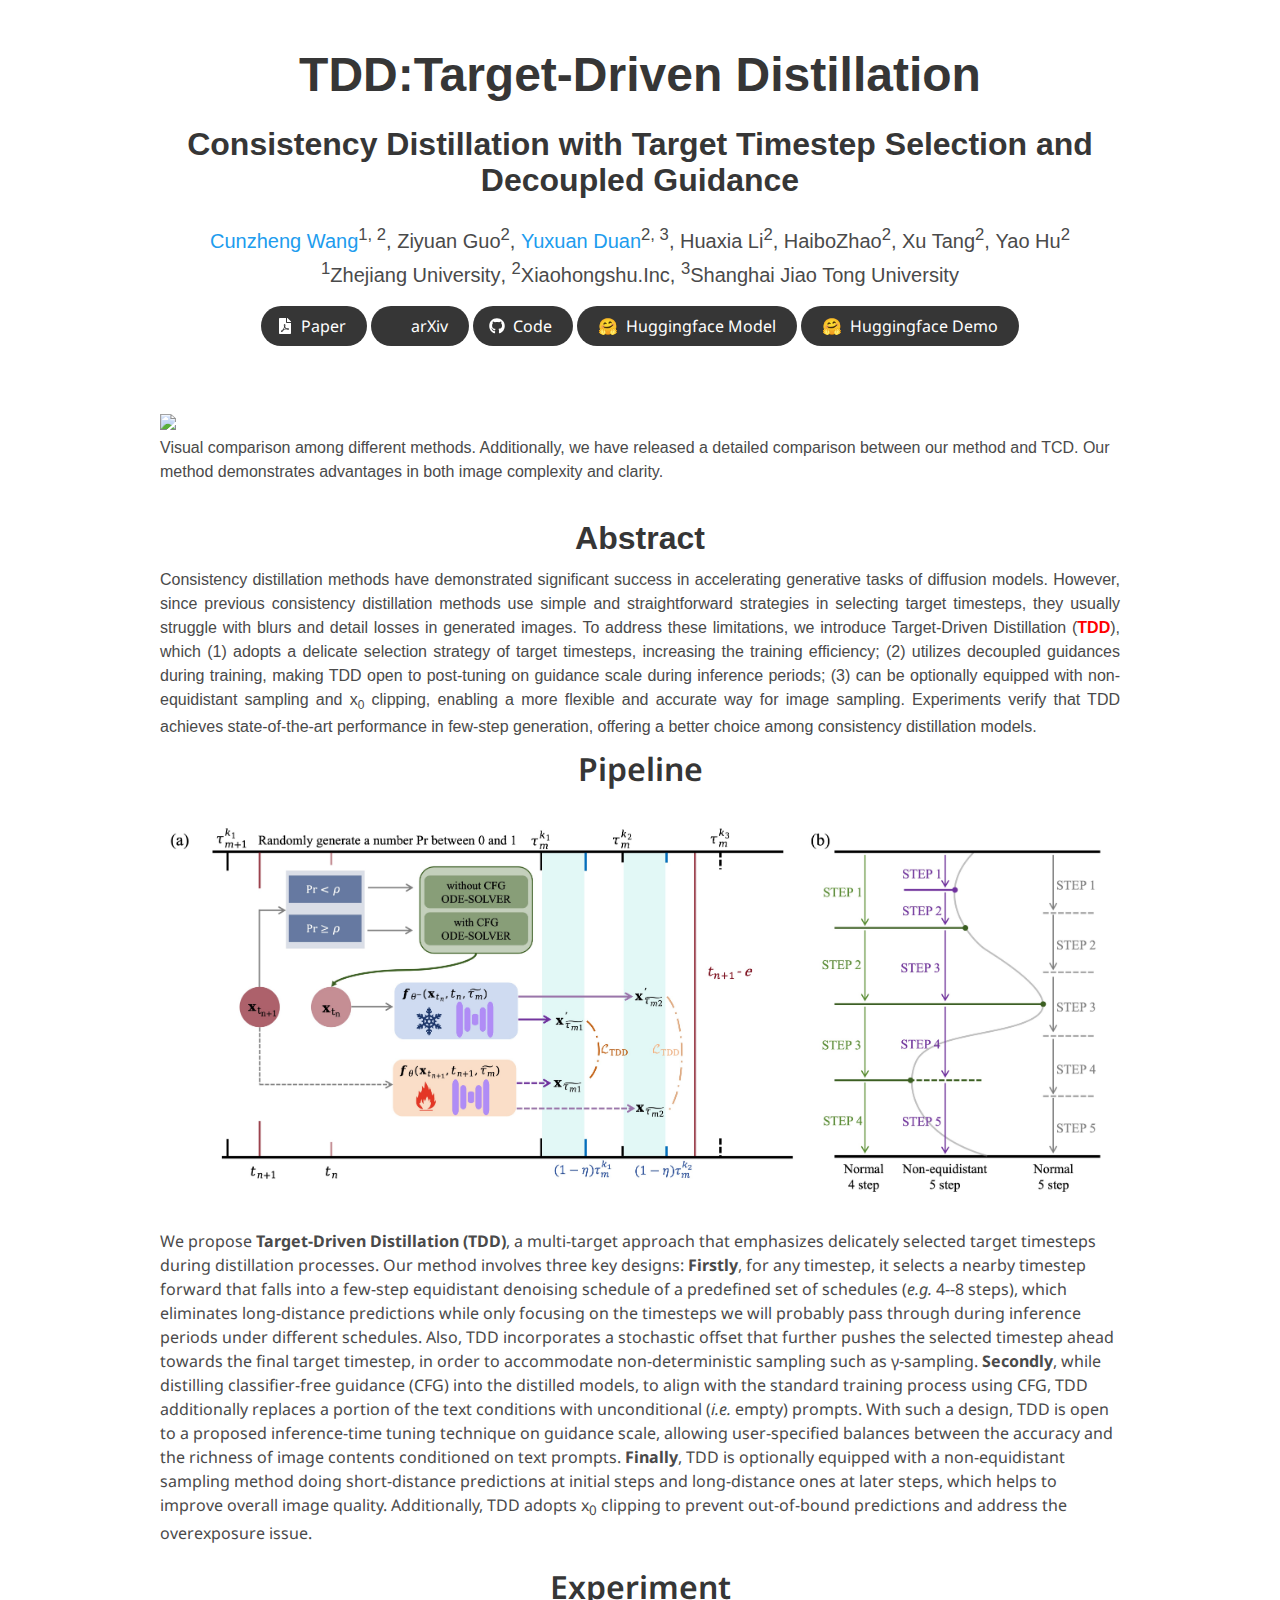
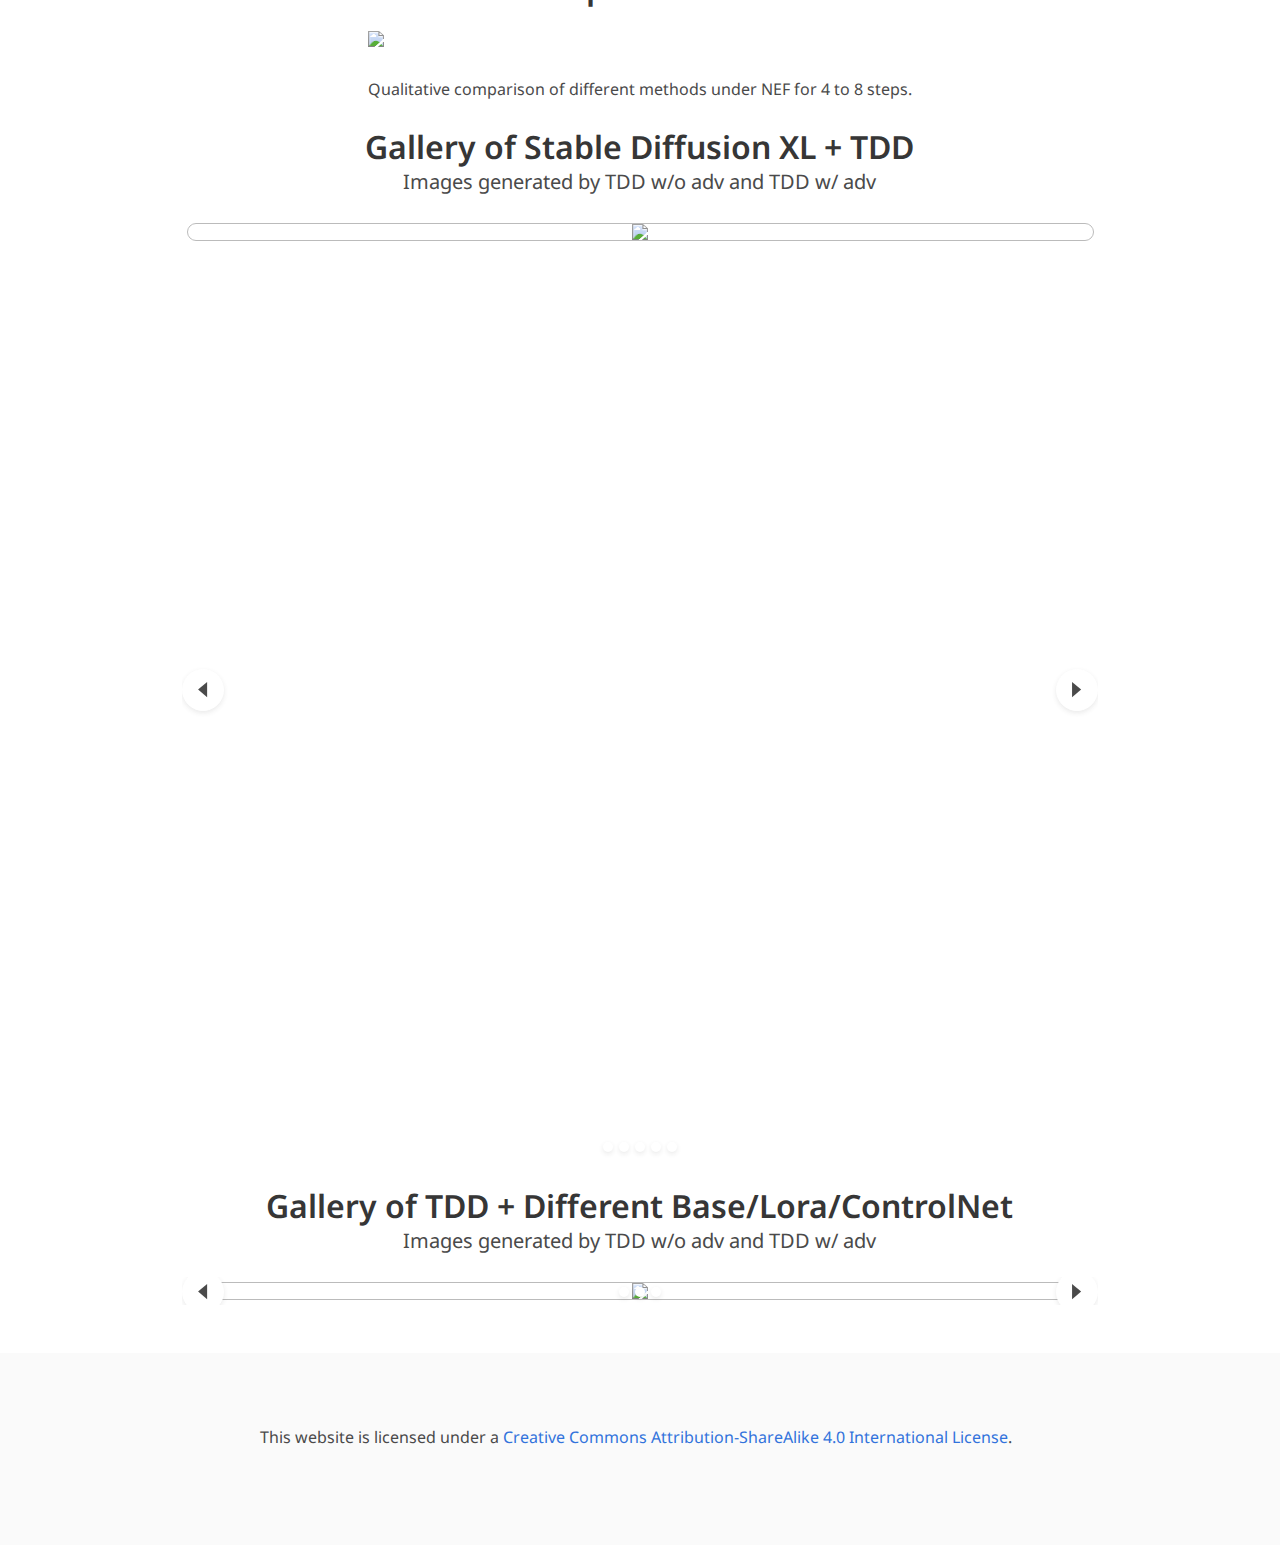
==== TDD/index.html @ 3f7c75b5 "Update index.html" ====
<!DOCTYPE html>
<html>
<head>
  <meta charset="utf-8">
  <meta name="description"
        content="Target-Driven Distillation">
  <meta name="keywords" content="Diffusion Model, Consistency Models">
  <meta name="viewport" content="width=device-width, initial-scale=1">
  <title>Target-Driven Distillation</title>

  <!-- Global site tag (gtag.js) - Google Analytics -->
  <script async src="https://www.googletagmanager.com/gtag/js?id=G-PYVRSFMDRL"></script>
  <!-- <script async src="https://www.googletagmanager.com/gtag/js?id=G-Y5ZVQZ7NHC"></script> -->
  <script>
    window.dataLayer = window.dataLayer || [];

    function gtag() {
      dataLayer.push(arguments);
    }

    gtag('js', new Date());

    gtag('config', 'G-PYVRSFMDRL');
  </script>

  <link href="https://fonts.googleapis.com/css?family=Google+Sans|Noto+Sans|Castoro"
        rel="stylesheet">

  <link rel="stylesheet" href="static/css/bulma.min.css">
  <link rel="stylesheet" href="static/css/bulma-carousel.min.css">
  <link rel="stylesheet" href="static/css/bulma-slider.min.css">
  <link rel="stylesheet" href="static/css/fontawesome.all.min.css">
  <link rel="stylesheet"
        href="https://cdn.jsdelivr.net/gh/jpswalsh/academicons@1/css/academicons.min.css">
  <link rel="stylesheet" href="static/css/index.css">
  <!-- <link rel="icon" href="./static/images/favicon.svg"> -->


  <script src="https://ajax.googleapis.com/ajax/libs/jquery/3.5.1/jquery.min.js"></script>
  <script defer src="static/js_slide/fontawesome.all.min.js"></script>
  <script src="static/js_slide/bulma-carousel.min.js"></script>
  <script src="static/js_slide/bulma-slider.min.js"></script>
  <script src="static/js_slide/index.js"></script>


  <script src="https://ajax.googleapis.com/ajax/libs/jquery/3.5.1/jquery.min.js"></script>
  <script defer src="static/js/fontawesome.all.min.js"></script>
  <script src="static/js/bulma-carousel.min.js"></script>
  <script src="static/js/bulma-slider.min.js"></script>
  <script src="static/js/index.js"></script>

  <!-- Vendor Stylesheets -->
  <!--=================js==========================-->
  <link rel="stylesheet" href="static/css/tab_gallery.css">
  <link rel="stylesheet" href="static/css/juxtapose.css">
  <link rel="stylesheet" href="static/css/image_card_fader.css">
  <link rel="stylesheet" href="static/css/image_card_slider.css">
</head>
<body>




<section class="hero">
  <div class="hero-body">
    <div class="container is-max-desktop">
      <div class="columns is-centered">
        <div class="column has-text-centered">
          <!-- <h1 class="title is-1 publication-title"><span style="color:#5e5ed2; font-weight: bold; font-style: italic"><strong>PCM</strong></span> : Phased Consistency Model</h1> -->
          <h1 class="title is-1 publication-title">
            TDD:Target-Driven Distillation
          </h1>
          <h3 class="title is-3 publication-title">
            Consistency Distillation with Target Timestep Selection and Decoupled Guidance
          </h3>
          <div class="is-size-5 publication-authors">
            <div class="author-block"><a href="https://github.com/WangCunzheng">Cunzheng Wang</a><sup>1, 2</sup>, </div>
            <div class="author-block">Ziyuan Guo</a><sup>2</sup>, </div>
            <div class="author-block"><a href="https://github.com/Ldhlwh">Yuxuan Duan</a><sup>2, 3</sup>, </div>
            <div class="author-block">Huaxia Li</a><sup>2</sup>,</div>
            <div class="author-block">HaiboZhao</a><sup>2</sup>,</div>
            <div class="author-block">Xu Tang</a><sup>2</sup>,</div>
            <div class="author-block">Yao Hu</a><sup>2</sup></div>
          </div>
  
          <div class="is-size-5 publication-authors">
            <span class="author-block"><sup>1</sup>Zhejiang University</span>,
            <span class="author-block"><sup>2</sup>Xiaohongshu.Inc</span>,
            <span class="author-block"><sup>3</sup>Shanghai Jiao Tong University</span><br>
          </div>
          <div class="column has-text-centered">
            <div class="publication-links">
              <!-- PDF Link. -->
              <span class="link-block">
                <a href="https://arxiv.org/"
                   class="external-link button is-normal is-rounded is-dark">
                  <span class="icon">
                      <i class="fas fa-file-pdf"></i>
                  </span>
                  <span>Paper</span>
                </a>
              </span>
              <span class="link-block">
                <a href="https://arxiv.org/"
                   class="external-link button is-normal is-rounded is-dark">
                  <span class="icon">
                      <i class="ai ai-arxiv"></i>
                  </span>
                  <span>arXiv</span>
                </a>
              </span>
              <!-- Video Link. -->
              <!-- <span class="link-block">
                <a href="https://www.youtube.com/watch?v=B4ieLnS4MTY"
                   class="external-link button is-normal is-rounded is-dark">
                  <span class="icon">
                      <i class="fab fa-youtube"></i>
                  </span>
                  <span>Video</span>
                </a>
              </span> -->
              <!-- Code Link. -->
              <span class="link-block">
                <a href="https://github.com/RedAIGC/Target-Driven-Distillation"
                   class="external-link button is-normal is-rounded is-dark">
                  <span class="icon">
                      <i class="fab fa-github"></i>
                  </span>
                  <span>Code</span>
                  </a>
              </span>  
              <!-- huggingface Link. -->
              <span class="link-block">
                <a href="https://huggingface.co/RED-AIGC/TDD"
                   class="external-link button is-normal is-rounded is-dark">
                  <span>🤗&nbsp;&nbsp;Huggingface Model</span>
                  </a>
              <!-- huggingface Demo. -->
              <span class="link-block">
                <a href="https://huggingface.co/spaces/"
                   class="external-link button is-normal is-rounded is-dark">
                  <span>🤗&nbsp;&nbsp;Huggingface Demo</span>
                  </a>
              </span>
            </div>

          </div>
        </div>
      </div>
    </div>
  </div>
</section>

<!--=================Teasers==========================-->
<section class="hero teaser">
  <div class="hero-body">
    <div class="container is-max-desktop">
      <h2 class="subtitle has-text-justified">
        <figure style="width: 100%;">
          <a href="assets/figures/overview.png">
              <img width="100%" src="static/images/tdd_compare.png" />
          </a>
        </figure>
        
      </h2 >
      
      Visual comparison among different methods. Additionally, we have released a detailed comparison between our method and TCD. Our method demonstrates advantages in both image complexity and clarity.
  
    </div>

</section>

<!--=================paper Video==========================-->
<!-- <section class="hero is-light is-small">
  <div class="columns is-centered has-text-centered"  style="margin-top: 10px; margin-bottom: 20px;">
    <div class="column is-three-fifths">
      <h2 class="title is-3">Video</h2>
      
      <div class="publication-video">
        <iframe width="560" height="315" src="https://www.youtube.com/embed/B4ieLnS4MTY" title="YouTube video player" frameborder="0" allow="accelerometer; autoplay; clipboard-write; encrypted-media; gyroscope; picture-in-picture; web-share" allowfullscreen></iframe>
      </div>
      
    </div>
  </div>
</section> -->


<!--=================Abstract==========================-->
<section class="hero teaser">
  <div class="hero-body">
    <div class="container is-max-desktop">
      <!-- Abstract. -->
      <div class="columns is-centered has-text-centered">
        <div class="column is-six-fifths"><!-- <div class="column is-six-fifths"> -->
        <h2 class="title is-2, columns is-centered">Abstract</h2>
        <div class="content has-text-justified">
          <p>
            Consistency distillation methods have demonstrated significant success in accelerating generative tasks of diffusion models. However, since previous consistency distillation methods use simple and straightforward strategies in selecting target timesteps, they usually struggle with blurs and detail losses in generated images. To address these limitations, we introduce Target-Driven Distillation (<b><span style="color: red;">TDD</span></b>), which (1) adopts a delicate selection strategy of target timesteps, increasing the training efficiency; (2) utilizes decoupled guidances during training, making TDD open to post-tuning on guidance scale during inference periods; (3) can be optionally equipped with non-equidistant sampling and  <span>x<sub>0</sub></span> clipping, enabling a more flexible and accurate way for image sampling.
Experiments verify that TDD achieves state-of-the-art performance in few-step generation, offering a better choice among consistency distillation models.
      </div>
    </div>
  </div>
</section>


<!--/ Framework. -->
<section class="section hero", style="margin-top:-120px;">
  <div class="hero-body">
    <div class="container is-max-desktop">
      <div class="columns is-centered has-text-centered">
        <div class="column is-six-fifths">
        <h2 class="title is-2, columns is-centered">Pipeline</h2>
      <br>
      <h2 class="subtitle has-text-justified">
        <figure style="width: 100%;">
          <a href="assets/figures/overview.png">
              <img width="100%" src="static/images/tdd_overview.jpg" />
          </a>
        </figure>
      </h2>
    </div>
  </div>
  <p>
    We propose <b>Target-Driven Distillation (TDD)</b>, a multi-target approach that emphasizes delicately selected target timesteps during distillation processes. Our method involves three key designs: 
    <b>Firstly</b>, for any timestep, it selects a nearby timestep forward that falls into a few-step equidistant denoising schedule of a predefined set of schedules (<i>e.g.</i> 4--8 steps), which eliminates long-distance predictions while only focusing on the timesteps we will probably pass through during inference periods under different schedules. Also, TDD incorporates a stochastic offset that further pushes the selected timestep ahead towards the final target timestep, in order to accommodate non-deterministic sampling such as &gamma;-sampling.
    <b>Secondly</b>, while distilling classifier-free guidance (CFG) into the distilled models, to align with the standard training process using CFG, TDD additionally replaces a portion of the text conditions with unconditional (<i>i.e.</i> empty) prompts. With such a design, TDD is open to a proposed inference-time tuning technique on guidance scale, allowing user-specified balances between the accuracy and the richness of image contents conditioned on text prompts.
    <b>Finally</b>, TDD is optionally equipped with a non-equidistant sampling method doing short-distance predictions at initial steps and long-distance ones at later steps, which helps to improve overall image quality. Additionally, TDD adopts <span>x<sub>0</sub></span> clipping to prevent out-of-bound predictions and address the overexposure issue.
  </p>
</div>
</section>

<section class="section hero", style="margin-top:-120px;">
  <div class="container is-max-desktop">
    <div class="columns is-centered has-text-centered">
      <div class="column">
        <h2 class="title is-3">Experiment</h2>

        <div class="content has-text-justified">
          <img src="static/images/tdd_1.png" />
        </div>
        <p class="content has-text-justified">
          Qualitative comparison of different methods under NEF for 4 to 8 steps.
        </p>

      </div>
      
    </div>
  </div>
</section>

<!-- Showcase -->
<section class="section">
  <div class="container" , style="margin-top:-80px;">
    <div class="columns is-centered has-text-centered">
      <div class="column is-four-fifths">
        <h2 class="title is-3">Gallery of Stable Diffusion XL + TDD</h2>
        <h2 class="subtitle has-text-centered">Images generated by TDD w/o adv and TDD w/ adv</h2>

        <!-- Supp Long Figures -->
        <div id="results-carousel-face" class="carousel results-carousel">
          <div class="item item-sdxl_1">
            <div class="carousel-content">
              <img src="static/images/tdd_show_1.png"
                      alt="sdxl_4step." style="width:800px;"/>
            </div>
          </div>
          <div class="item item-sdxl_2">
            <div class="carousel-content">
              <img src="static/images/tdd_show_2.png"
                      alt="sdxl_5step." style="width:800px;"/>
            </div>
          </div>
          <div class="item item-sdxl_3">
            <div class="carousel-content">
              <img src="static/images/tdd_show_3.png"
                      alt="sdxl_6step." style="width:800px;"/>
            </div>
          </div>
          <div class="item item-sdxl_4">
            <div class="carousel-content">
              <img src="static/images/tdd_show_4.png"
                      alt="sdxl_7step." style="width:800px;"/>
            </div>
          </div>
          <div class="item item-sdxl_5">
            <div class="carousel-content">
              <img src="static/images/tdd_show_5.png"
                      alt="sdxl_8step." style="width:800px;"/>
            </div>
          </div>
        </div>
        
        </div>
      </div>
    </div>
  </div>  
 
</section>

<!-- Showcase -->
<section class="section">
  <div class="container" , style="margin-top:-80px;">
    <div class="columns is-centered has-text-centered">
      <div class="column is-four-fifths">
        <h2 class="title is-3">Gallery of TDD + Different Base/Lora/ControlNet</h2>
        <h2 class="subtitle has-text-centered">Images generated by TDD w/o adv and TDD w/ adv</h2>

        <!-- Supp Long Figures -->
        <div id="results-carousel-face" class="carousel results-carousel">
          <div class="item item-sdxl_more_1">
            <div class="carousel-content">
              <img src="static/images/tdd_show_6.png"
                      alt="sdxl_diff_base." style="width:800px;"/>
            </div>
          </div>
          <div class="item item-sdxl_more_2">
            <div class="carousel-content">
              <img src="static/images/tdd_show_7.png"
                      alt="sdxl_diff_lora." style="width:800px;"/>
            </div>
          </div>
          <div class="item item-sdxl_more_3">
            <div class="carousel-content">
              <img src="static/images/tdd_show_8.png"
                      alt="sdxl_diff_ctrl." style="width:800px;"/>
            </div>
          </div>
        </div>
        
        </div>
      </div>
    </div>
  </div>  
 
</section>


<!-- <section class="section" id="BibTeX">
  <div class="container is-max-desktop content">
    <h2 class="title">BibTeX</h2>
    <pre><code>@article{,
  author    = {},
  title     = {},
  year      = {},
}</code></pre>
  </div>
</section> -->

  
<footer class="footer">
  <div class="container">
    <div class="content has-text-centered">
<!--       <a class="icon-link"
         href="./static/videos/nerfies_paper.pdf">
        <i class="fas fa-file-pdf"></i>
      </a> -->
<!--       <a class="icon-link" href="https://github.com/keunhong" class="external-link" disabled>
        <i class="fab fa-github"></i>
      </a> -->
    </div>
    <div class="columns is-centered">
      <div class="column is-8">
        <div class="content">
          <p>
            This website is licensed under a <a rel="license"
                                                href="http://creativecommons.org/licenses/by-sa/4.0/">Creative
            Commons Attribution-ShareAlike 4.0 International License</a>.
          </p>
        </div>
      </div>
    </div>
  </div>
</footer>

</body>
</html>
---- TDD/static/css/index.css ----
body {
  font-family: 'Noto Sans', sans-serif;
}


.footer .icon-link {
    font-size: 25px;
    color: #000;
}

.link-block a {
    margin-top: 5px;
    margin-bottom: 5px;
}

.dnerf {
  font-variant: small-caps;
}


.teaser .hero-body {
  padding-top: 0;
  padding-bottom: 3rem;
}

.teaser {
  font-family: 'Google Sans', sans-serif;
}


.publication-title {
}

.publication-banner {
  max-height: parent;

}

.publication-banner video {
  position: relative;
  left: auto;
  top: auto;
  transform: none;
  object-fit: fit;
}

.publication-header .hero-body {
}

.publication-title {
    font-family: 'Google Sans', sans-serif;
}

.publication-authors {
    font-family: 'Google Sans', sans-serif;
}

.publication-venue {
    color: #555;
    width: fit-content;
    font-weight: bold;
}

.publication-awards {
    color: #ff3860;
    width: fit-content;
    font-weight: bolder;
}

.publication-authors {
}

.publication-authors a {
   color: hsl(204, 86%, 53%) !important;
}

.publication-authors a:hover {
    text-decoration: underline;
}

.author-block {
  display: inline-block;
}

.publication-banner img {
}

.publication-authors {
  /*color: #4286f4;*/
}

.publication-video {
    position: relative;
    width: 100%;
    height: 0;
    padding-bottom: 56.25%;

    overflow: hidden;
    border-radius: 10px !important;
}

.publication-video iframe {
    position: absolute;
    top: 0;
    left: 0;
    width: 100%;
    height: 100%;
}

.publication-body img {
}

.results-carousel {
  overflow: hidden;
}

.results-carousel .item {
  margin: 5px;
  overflow: hidden;
  border: 1px solid #bbb;
  border-radius: 10px;
  padding: 0;
  font-size: 0;
}

.results-carousel video {
  margin: 0;
}


.interpolation-panel {
  background: #f5f5f5;
  border-radius: 10px;
}

.interpolation-panel .interpolation-image {
  width: 100%;
  border-radius: 5px;
}

.interpolation-video-column {
}

.interpolation-panel .slider {
  margin: 0 !important;
}

.interpolation-panel .slider {
  margin: 0 !important;
}

#interpolation-image-wrapper {
  width: 100%;
}
#interpolation-image-wrapper img {
  border-radius: 5px;
}
---- TDD/static/css/tab_gallery.css ----
/* The grid: Four equal columns that floats next to each other */
.tab_column {
    /* float: right; */
    text-align: center;
    flex: 1;
    width: 5%;
    padding: 5px;
  }
  
/* Style the images inside the grid */
.tab_column img {
opacity: 0.8;
cursor: pointer;
}

.tab_column img:hover {
opacity: 1;
}

.tab_row {
    display: flex;
    justify-content: space-evenly;
    align-items: center;
    width: 100%;
    max-width: 800px;
    margin: 0 auto;
}

/* Clear floats after the columns */
/* .tab_row:after {
content: "";
display: table;
clear: both;
} */

/* The expanding image container (positioning is needed to position the close button and the text) */
.tab_container {
position: relative;
display: block;
/* justify-content: center; */
}

/* Expanding image text */
#imgtext {
position: absolute;
bottom: 15px;
left: 15px;
color: white;
font-size: 20px;
}

/* Closable button inside the image */
.tab_closebtn {
position: absolute;
top: 10px;
right: 15px;
color: white;
font-size: 35px;
cursor: pointer;
}

 
#juxtapose-embed {
    width: 100%;
    max-width: initial;
}

#juxtapose-embed {
    width: 100%;
    max-width: initial;
}

#juxtapose-hidden {
    display: none;
}

#controls {
    text-align: center;
    margin-top: 20px;
}
---- TDD/static/css/juxtapose.css ----
div.juxtapose {
	width: 100%;
	font-family: Helvetica, Arial, sans-serif;
	margin: 0 auto;
}

div.jx-slider {
	width: 100%;
	height: 100%;
	position: relative;
	overflow: hidden;
	cursor: pointer;
	color: #f3f3f3;
}


div.jx-handle {
	position: absolute;
	height: 100%;
	width: 40px;
	cursor: col-resize;
	z-index: 15;
	margin-left: -20px;
}

.vertical div.jx-handle {
	height: 40px;
	width: 100%;
	cursor: row-resize;
	margin-top: -20px;
	margin-left: 0;
}

div.jx-control {
	height: 100%;
	margin-right: auto;
	margin-left: auto;
	width: 3px;
	background-color: currentColor;
}

.vertical div.jx-control {
	height: 3px;
	width: 100%;
	background-color: currentColor;
	position: relative;
	top: 50%;
	transform: translateY(-50%);
}

div.jx-controller {
	position: absolute;
	margin: auto;
	top: 0;
	bottom: 0;
	height: 60px;
	width: 9px;
	margin-left: -3px;
	background-color: currentColor;
}

.vertical div.jx-controller {
	height: 9px;
	width: 100px;
	margin-left: auto;
	margin-right: auto;
	top: -3px;
	position: relative;
}

div.jx-arrow {
	position: absolute;
	margin: auto;
	top: 0;
	bottom: 0;
	width: 0;
	height: 0;
	transition: all .2s ease;
}

.vertical div.jx-arrow {
	position: absolute;
	margin: 0 auto;
	left: 0;
	right: 0;
	width: 0;
	height: 0;
	transition: all .2s ease;
}


div.jx-arrow.jx-left {
	left: 2px;
	border-style: solid;
	border-width: 8px 8px 8px 0;
	border-color: transparent currentColor transparent transparent;
}

div.jx-arrow.jx-right {
	right: 2px;
	border-style: solid;
	border-width: 8px 0 8px 8px;
	border-color: transparent transparent transparent currentColor;
}

.vertical div.jx-arrow.jx-left {
	left: 0px;
	top: 2px;
	border-style: solid;
	border-width: 0px 8px 8px 8px;
	border-color: transparent transparent currentColor transparent;
}

.vertical div.jx-arrow.jx-right {
	right: 0px;
	top: auto;
	bottom: 2px;
	border-style: solid;
	border-width: 8px 8px 0 8px;
	border-color: currentColor transparent transparent transparent;
}

div.jx-handle:hover div.jx-arrow.jx-left,
div.jx-handle:active div.jx-arrow.jx-left {
	left: -1px;
}

div.jx-handle:hover div.jx-arrow.jx-right,
div.jx-handle:active div.jx-arrow.jx-right {
	right: -1px;
}

.vertical div.jx-handle:hover div.jx-arrow.jx-left,
.vertical div.jx-handle:active div.jx-arrow.jx-left {
	left: 0px;
	top: 0px;
}

.vertical div.jx-handle:hover div.jx-arrow.jx-right,
.vertical div.jx-handle:active div.jx-arrow.jx-right {
	right: 0px;
	bottom: 0px;
}


div.jx-image {
	position: absolute;
	height: 100%;
	display: inline-block;
	top: 0;
	overflow: hidden;
	-webkit-backface-visibility: hidden;
}

.vertical div.jx-image {
	width: 100%;
	left: 0;
	top: auto;
}

div.jx-image img {
	height: 100%;
	width: auto;
	z-index: 5;
	position: absolute;
	margin-bottom: 0;

	max-height: none;
	max-width: none;
	max-height: initial;
	max-width: initial;
}

.vertical div.jx-image img {
	height: auto;
	width: 100%;
}

div.jx-image.jx-left {
	left: 0;
	background-position: left;
}

div.jx-image.jx-left img {
	left: 0;
}

div.jx-image.jx-right {
	right: 0;
	background-position: right;
}

div.jx-image.jx-right img {
	right: 0;
	bottom: 0;
}


.veritcal div.jx-image.jx-left {
	top: 0;
	background-position: top;
}

.veritcal div.jx-image.jx-left img {
	top: 0;
}

.vertical div.jx-image.jx-right {
	bottom: 0;
	background-position: bottom;
}

.veritcal div.jx-image.jx-right img {
	bottom: 0;
}


div.jx-image div.jx-label {
	font-size: 1em;
	padding: .25em .75em;
	position: relative;
	display: inline-block;
	top: 0;
	background-color: #000; /* IE 8 */
	background-color: rgba(0,0,0,.7);
	color: white;
	z-index: 10;
	white-space: nowrap;
	line-height: 18px;
	vertical-align: middle;
}

div.jx-image.jx-left div.jx-label {
	float: left;
	left: 0;
}

div.jx-image.jx-right div.jx-label {
	float: right;
	right: 0;
}

.vertical div.jx-image div.jx-label {
	display: table;
	position: absolute;
}

.vertical div.jx-image.jx-right div.jx-label {
	left: 0;
	bottom: 0;
	top: auto;
}

div.jx-credit {
	line-height: 1.1;
	font-size: 0.75em;
}

div.jx-credit em {
	font-weight: bold;
	font-style: normal;
}


/* Animation */

div.jx-image.transition {
	transition: width .5s ease;
}

div.jx-handle.transition {
	transition: left .5s ease;
}

.vertical div.jx-image.transition {
	transition: height .5s ease;
}

.vertical div.jx-handle.transition {
	transition: top .5s ease;
}

/* Knight Lab Credit */
a.jx-knightlab {
	background-color: #000; /* IE 8 */
	background-color: rgba(0,0,0,.25);
	bottom: 0;
	display: table;
	height: 14px;
	line-height: 14px;
	padding: 1px 4px 1px 5px;
	position: absolute;
	right: 0;
	text-decoration: none;
	z-index: 10;
}

a.jx-knightlab div.knightlab-logo {
	display: inline-block;
	vertical-align: middle;
	height: 8px;
	width: 8px;
	background-color: #c34528;
	transform: rotate(45deg);
	-ms-transform: rotate(45deg);
	-webkit-transform: rotate(45deg);
	top: -1.25px;
	position: relative;
	cursor: pointer;
}

a.jx-knightlab:hover {
	background-color: #000; /* IE 8 */
	background-color: rgba(0,0,0,.35);
}
a.jx-knightlab:hover div.knightlab-logo {
	background-color: #ce4d28;
}

a.jx-knightlab span.juxtapose-name {
	display: table-cell;
	margin: 0;
	padding: 0;
	font-family: Helvetica, Arial, sans-serif;
	font-weight: 300;
	color: white;
	font-size: 10px;
	padding-left: 0.375em;
	vertical-align: middle;
	line-height: normal;
	text-shadow: none;
}

/* keyboard accessibility */
div.jx-controller:focus,
div.jx-image.jx-left div.jx-label:focus,
div.jx-image.jx-right div.jx-label:focus,
a.jx-knightlab:focus {
	background: #eae34a;
	color: #000;
}
a.jx-knightlab:focus span.juxtapose-name{
	color: #000;
	border: none;
}
---- TDD/static/css/image_card_fader.css ----
.d-flex {
    display: flex;
}
  
.justify-content-center {
justify-content: center;
}
  
.flip-card-container {
margin: 0 5px;
}
  
.flip-card {
perspective: 1000px;
}
  
.flip-card-inner {
    position: relative;
    width: 1000px;
    height: 215px;
    text-align: center;
    transition: transform 1.5s;
    transform-style: preserve-3d;
}
  

.out{
    opacity: 0;
    transition: opacity 1s;
}

.in{
    opacity: 1;
    transition: opacity 1s;
}

/* .flipped .flip-card-inner {
    opacity: 0;
} */
  
.flip-card-front, .flip-card-back {
    position: absolute;
    width: 100%;
    height: 100%;
    backface-visibility: hidden;
}
  
.flip-card-front {
    color: black;
    z-index: 2;
}
  
  .flip-card-back {
    /* transform: rotateY(180deg); */
    z-index: 1;
  }
---- TDD/static/css/image_card_slider.css ----
.d-flex {
    display: flex;
  }
  
.justify-content-center {
justify-content: center;
}

.card-container {
    /* position: relative; */
    margin: auto;
    width: 1000px;
  }


.card-front{
    text-align: center;
    width: 360px;
    height: 360px;
}

.card-back{
    width: 360px;
    height: 360px;
    display: none;
}
  
  /* .slide {
    position: absolute;
    width: 100%;
    height: 500px;
    left: 100%;
    transition: all 0.5s ease-in-out;
  }
  
  .slide:first-child {
    left: 0;
  } */
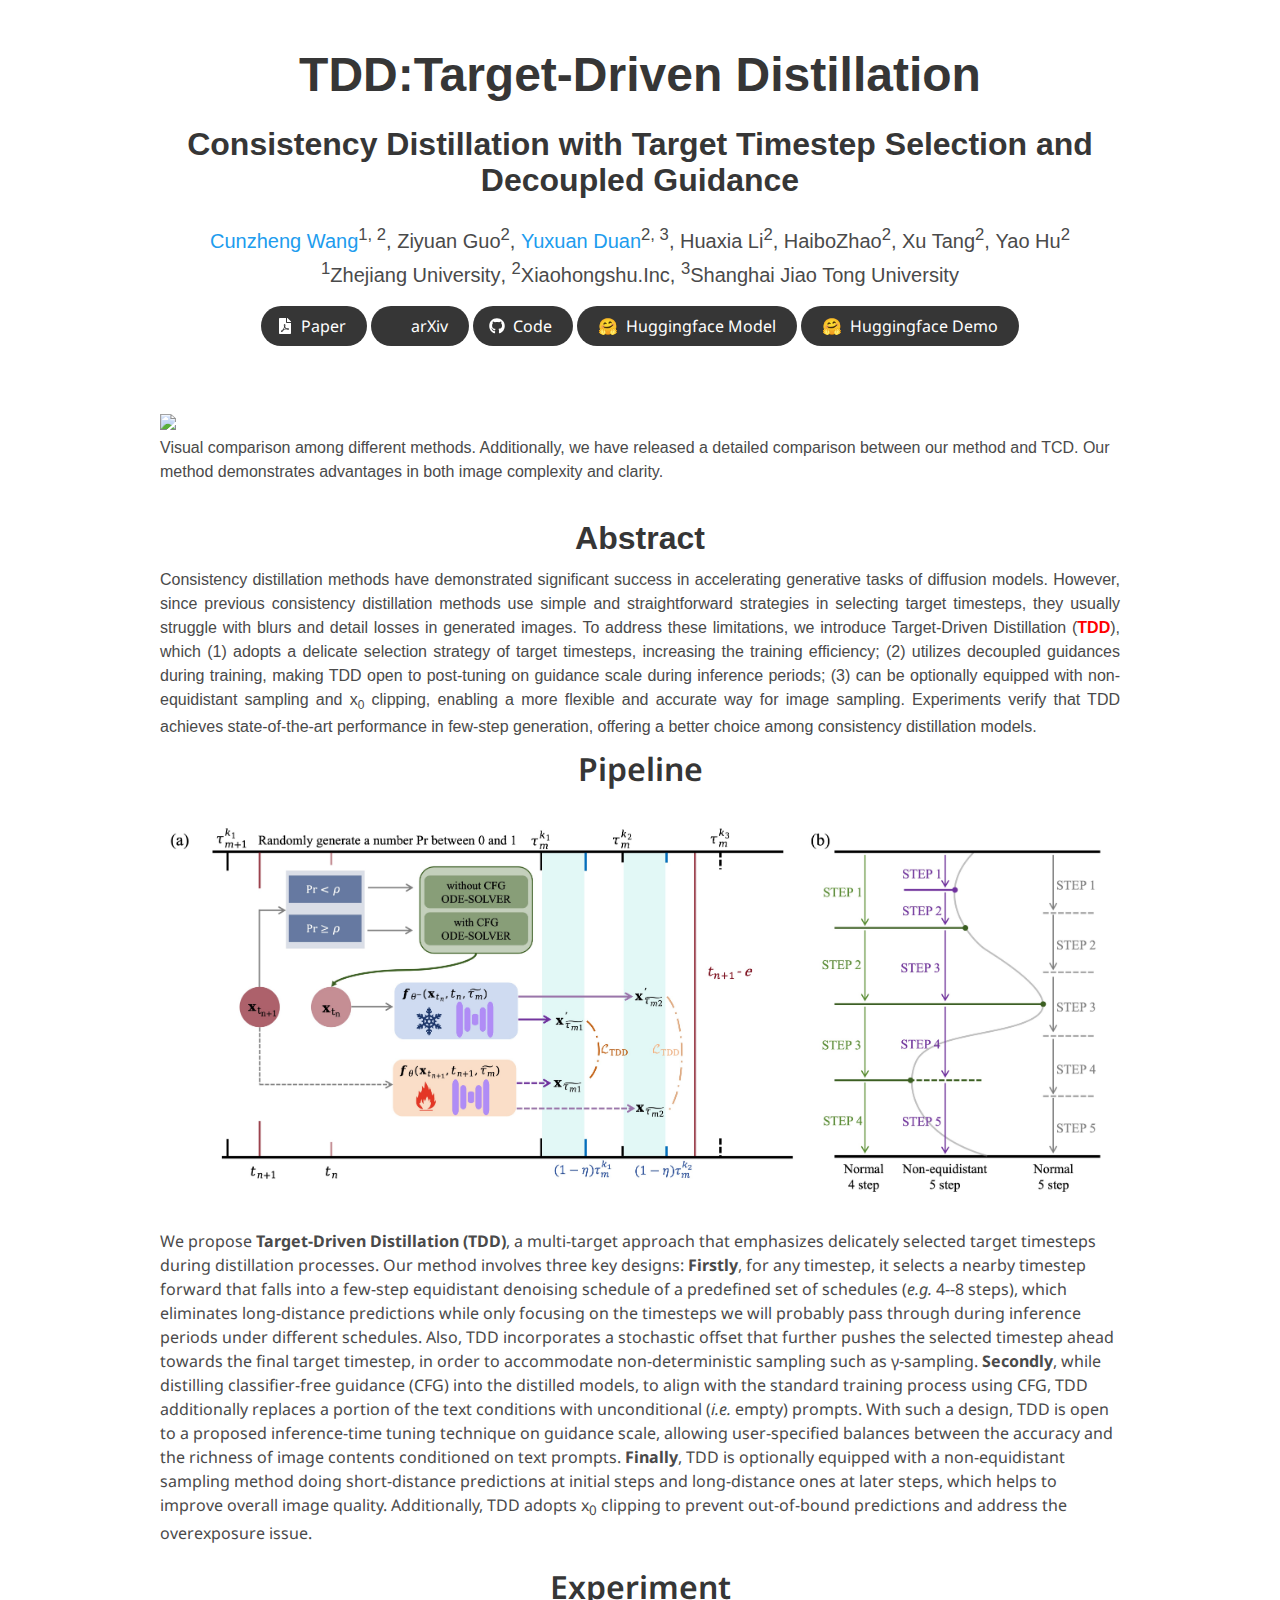
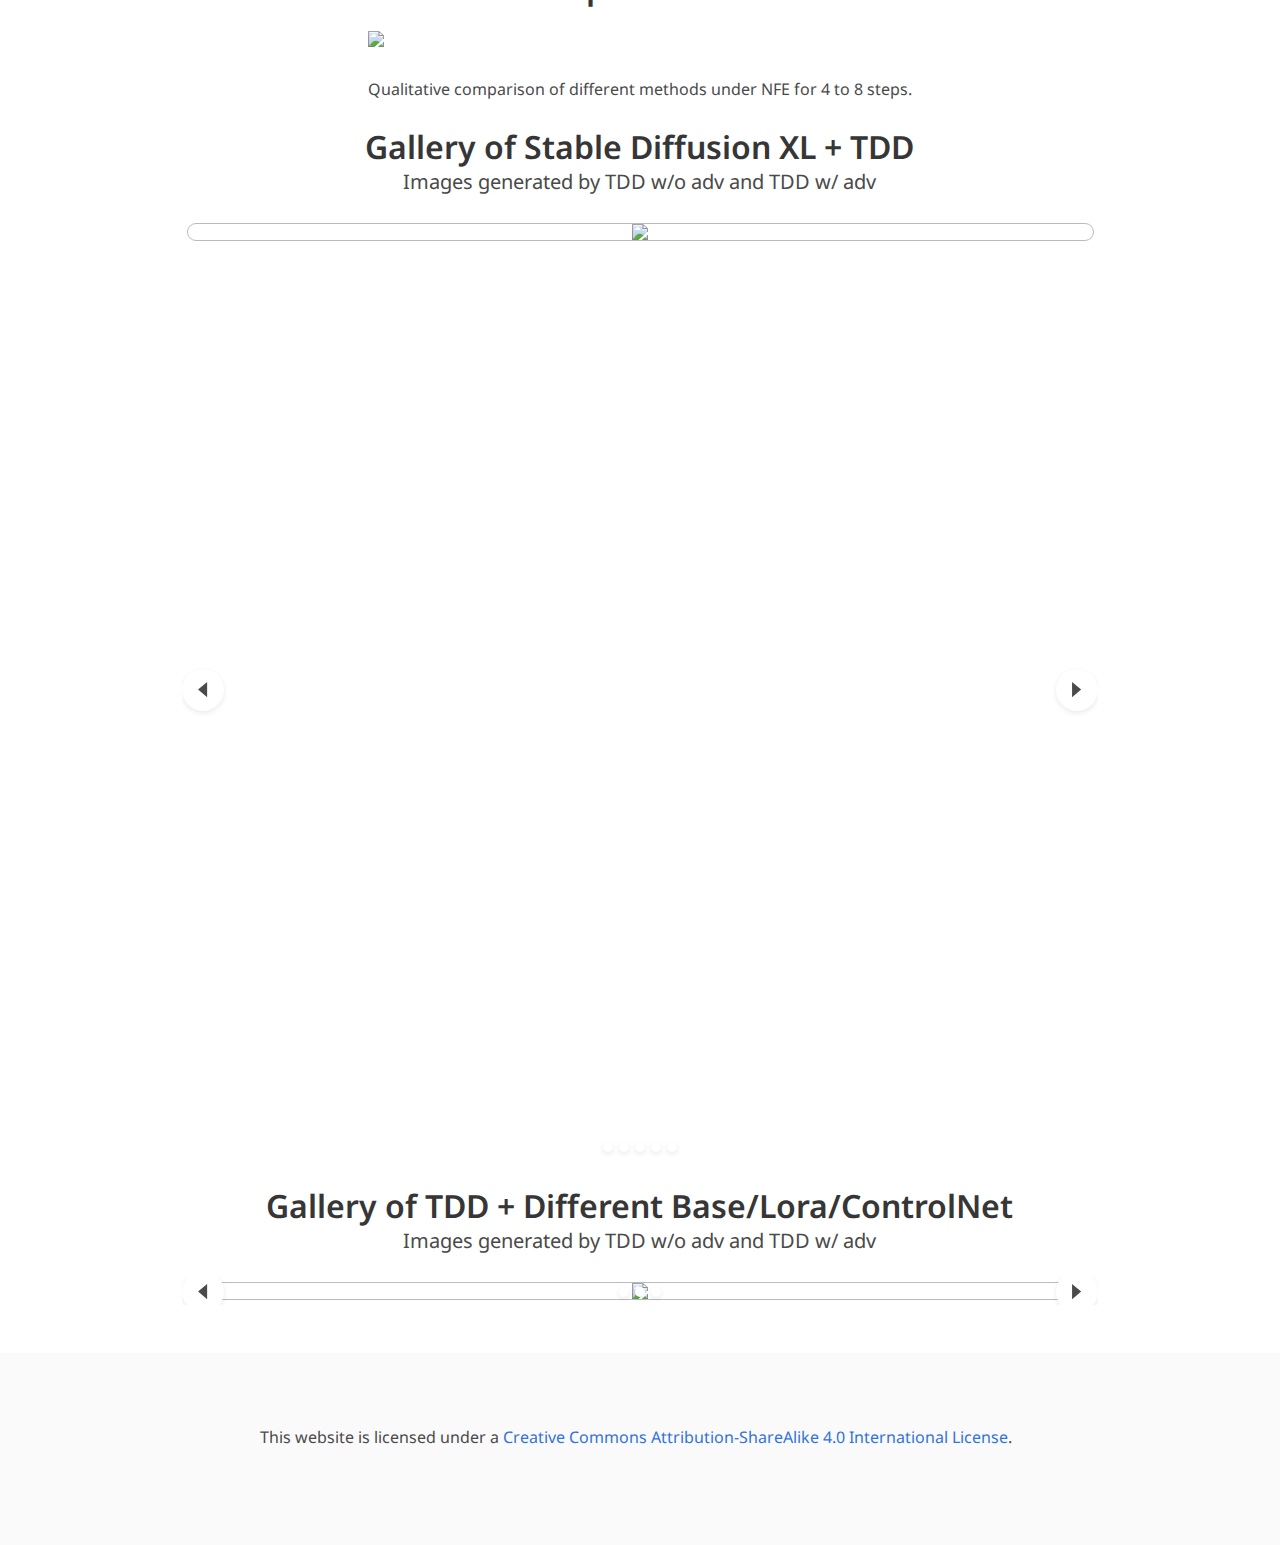
==== commit f8bfb0b4: "Update index.html" ====
--- a/TDD/index.html
+++ b/TDD/index.html
@@ -239,7 +239,7 @@
           <img src="static/images/tdd_1.png" />
         </div>
         <p class="content has-text-justified">
-          Qualitative comparison of different methods under NEF for 4 to 8 steps.
+          Qualitative comparison of different methods under NFE for 4 to 8 steps.
         </p>
 
       </div>
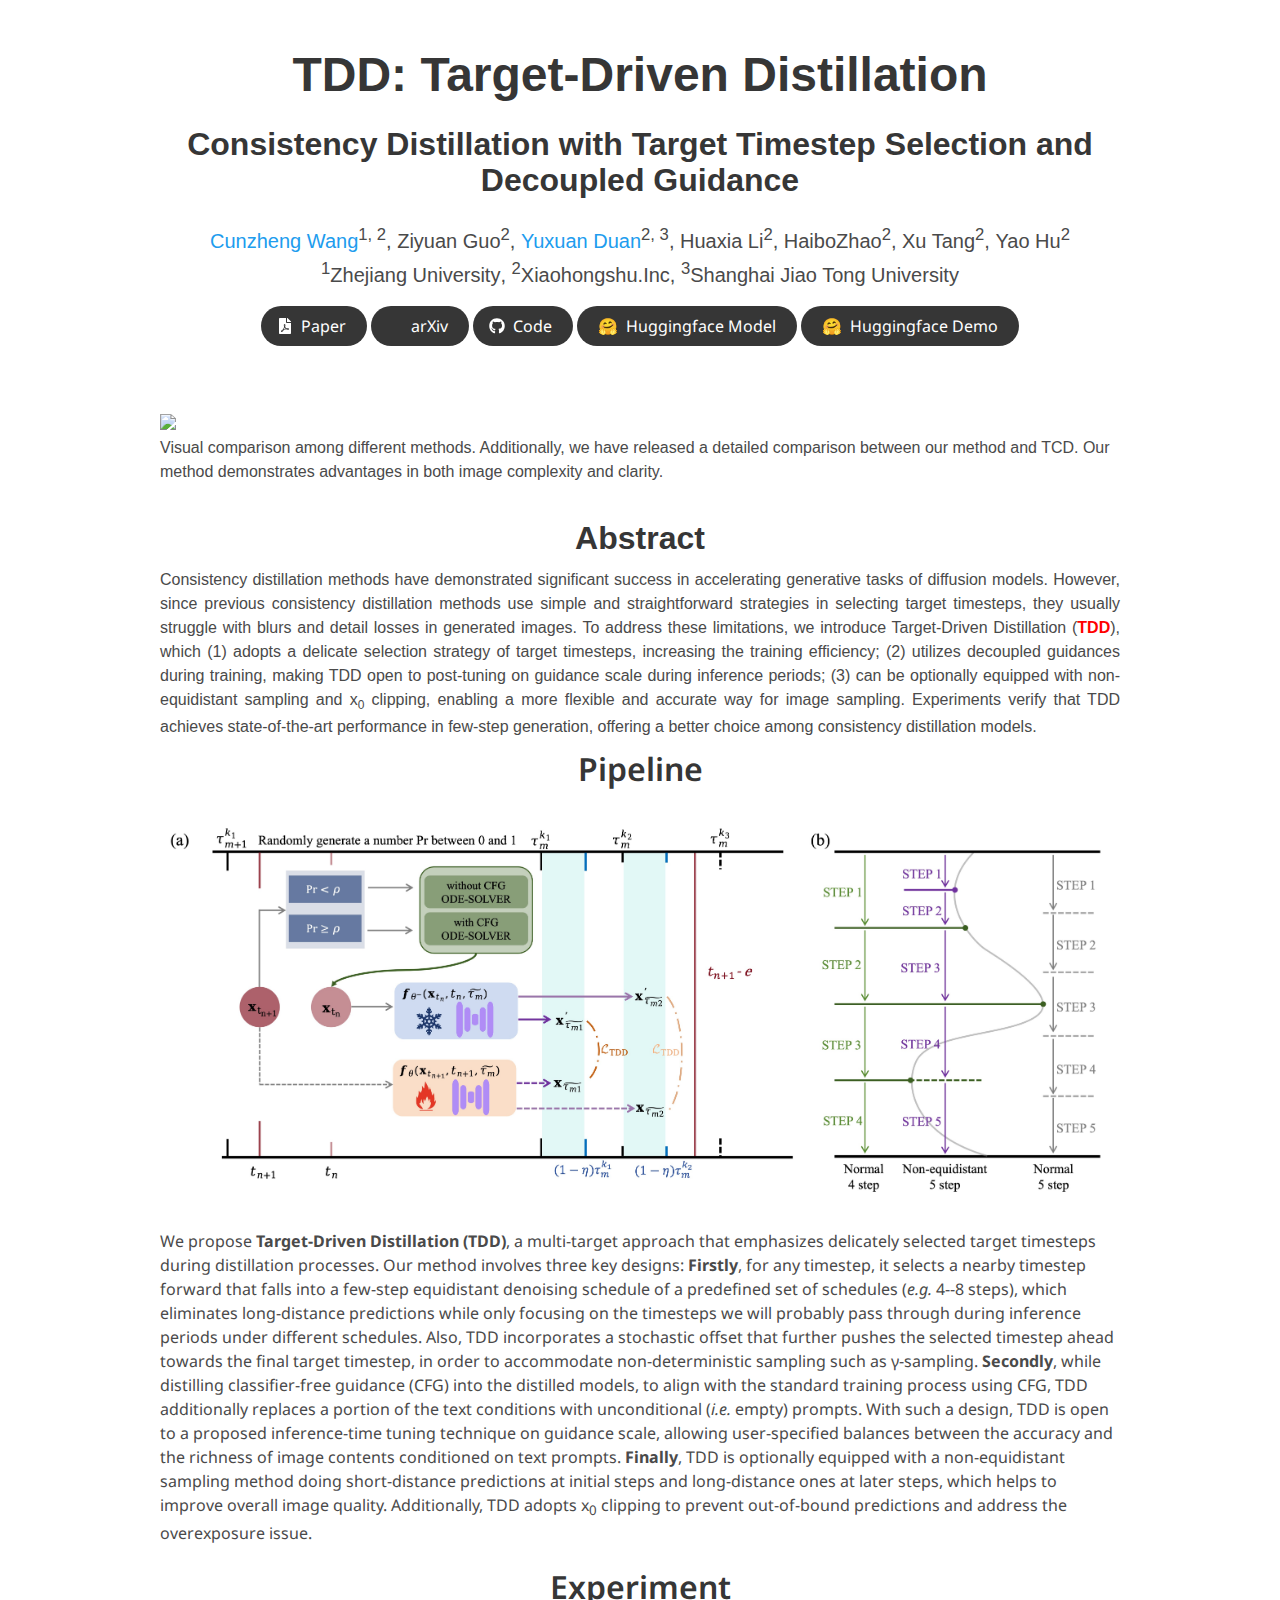
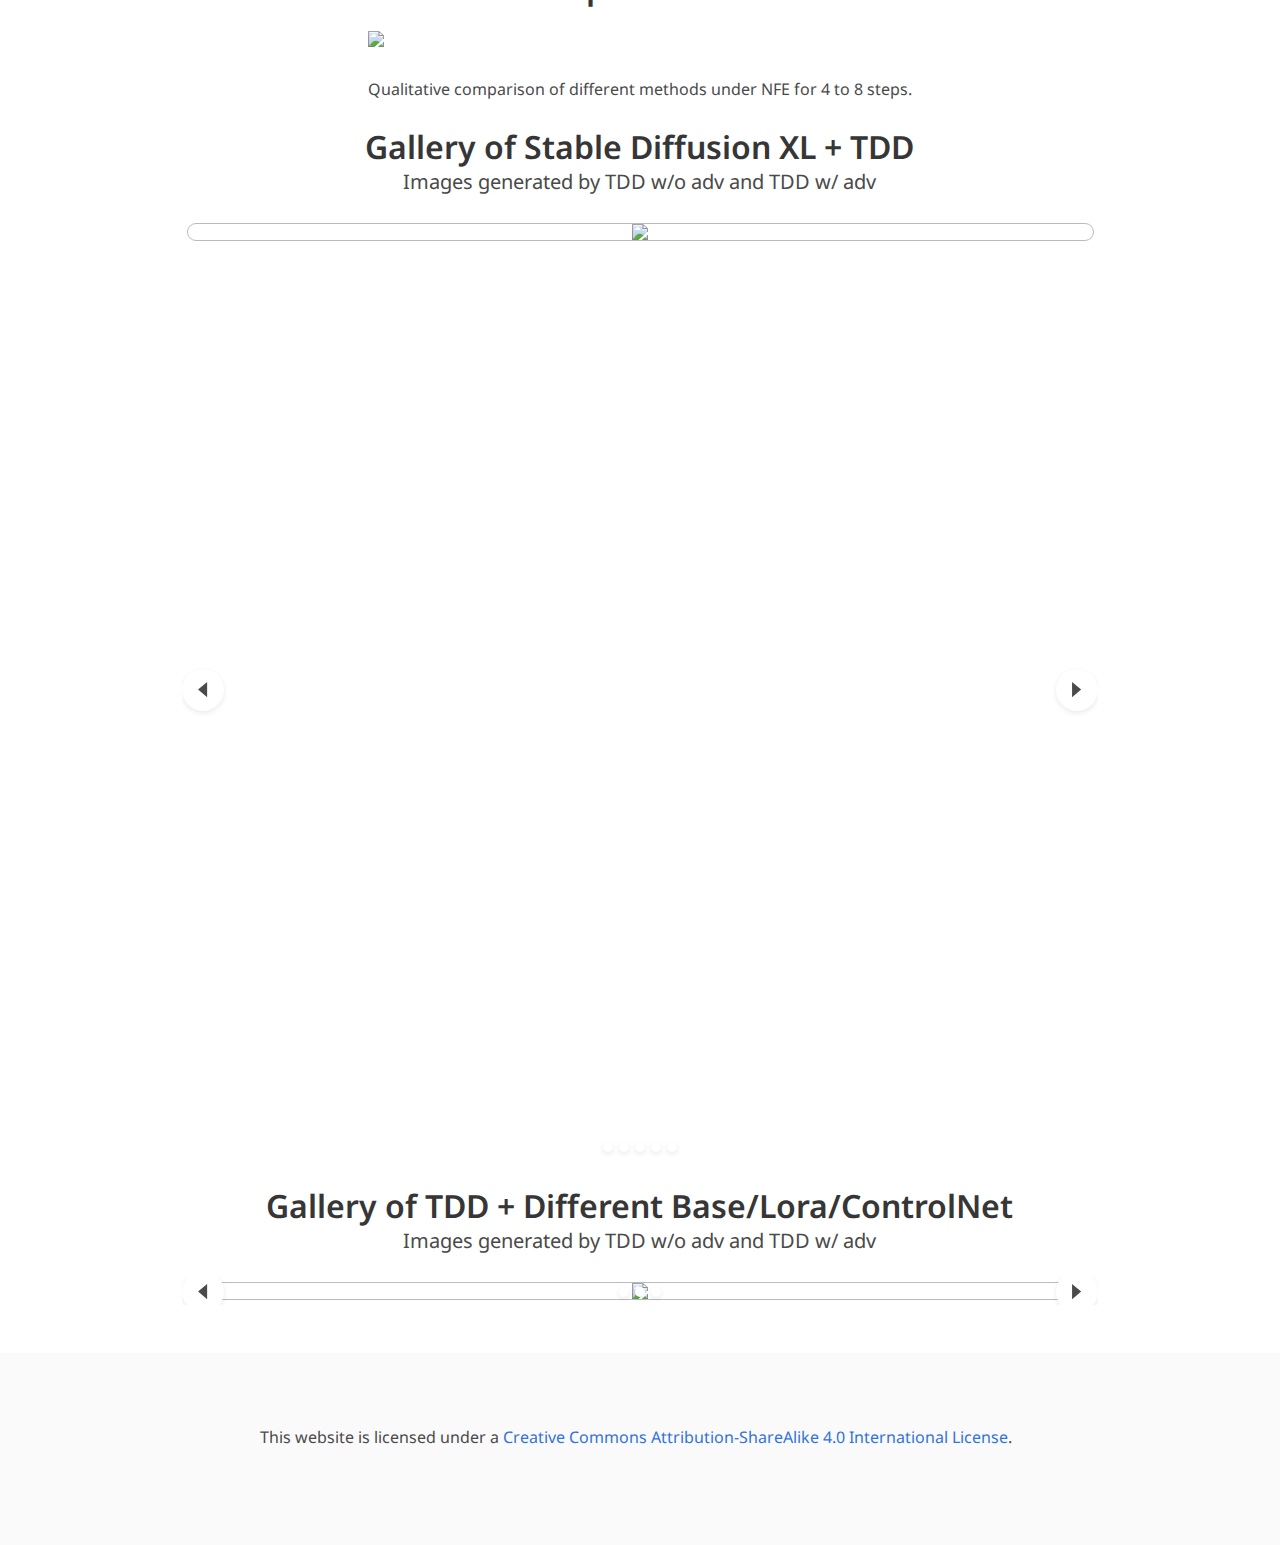
==== commit f43e882f: "Update index.html" ====
--- a/TDD/index.html
+++ b/TDD/index.html
@@ -68,7 +68,7 @@
         <div class="column has-text-centered">
           <!-- <h1 class="title is-1 publication-title"><span style="color:#5e5ed2; font-weight: bold; font-style: italic"><strong>PCM</strong></span> : Phased Consistency Model</h1> -->
           <h1 class="title is-1 publication-title">
-            TDD:Target-Driven Distillation
+            TDD: Target-Driven Distillation
           </h1>
           <h3 class="title is-3 publication-title">
             Consistency Distillation with Target Timestep Selection and Decoupled Guidance
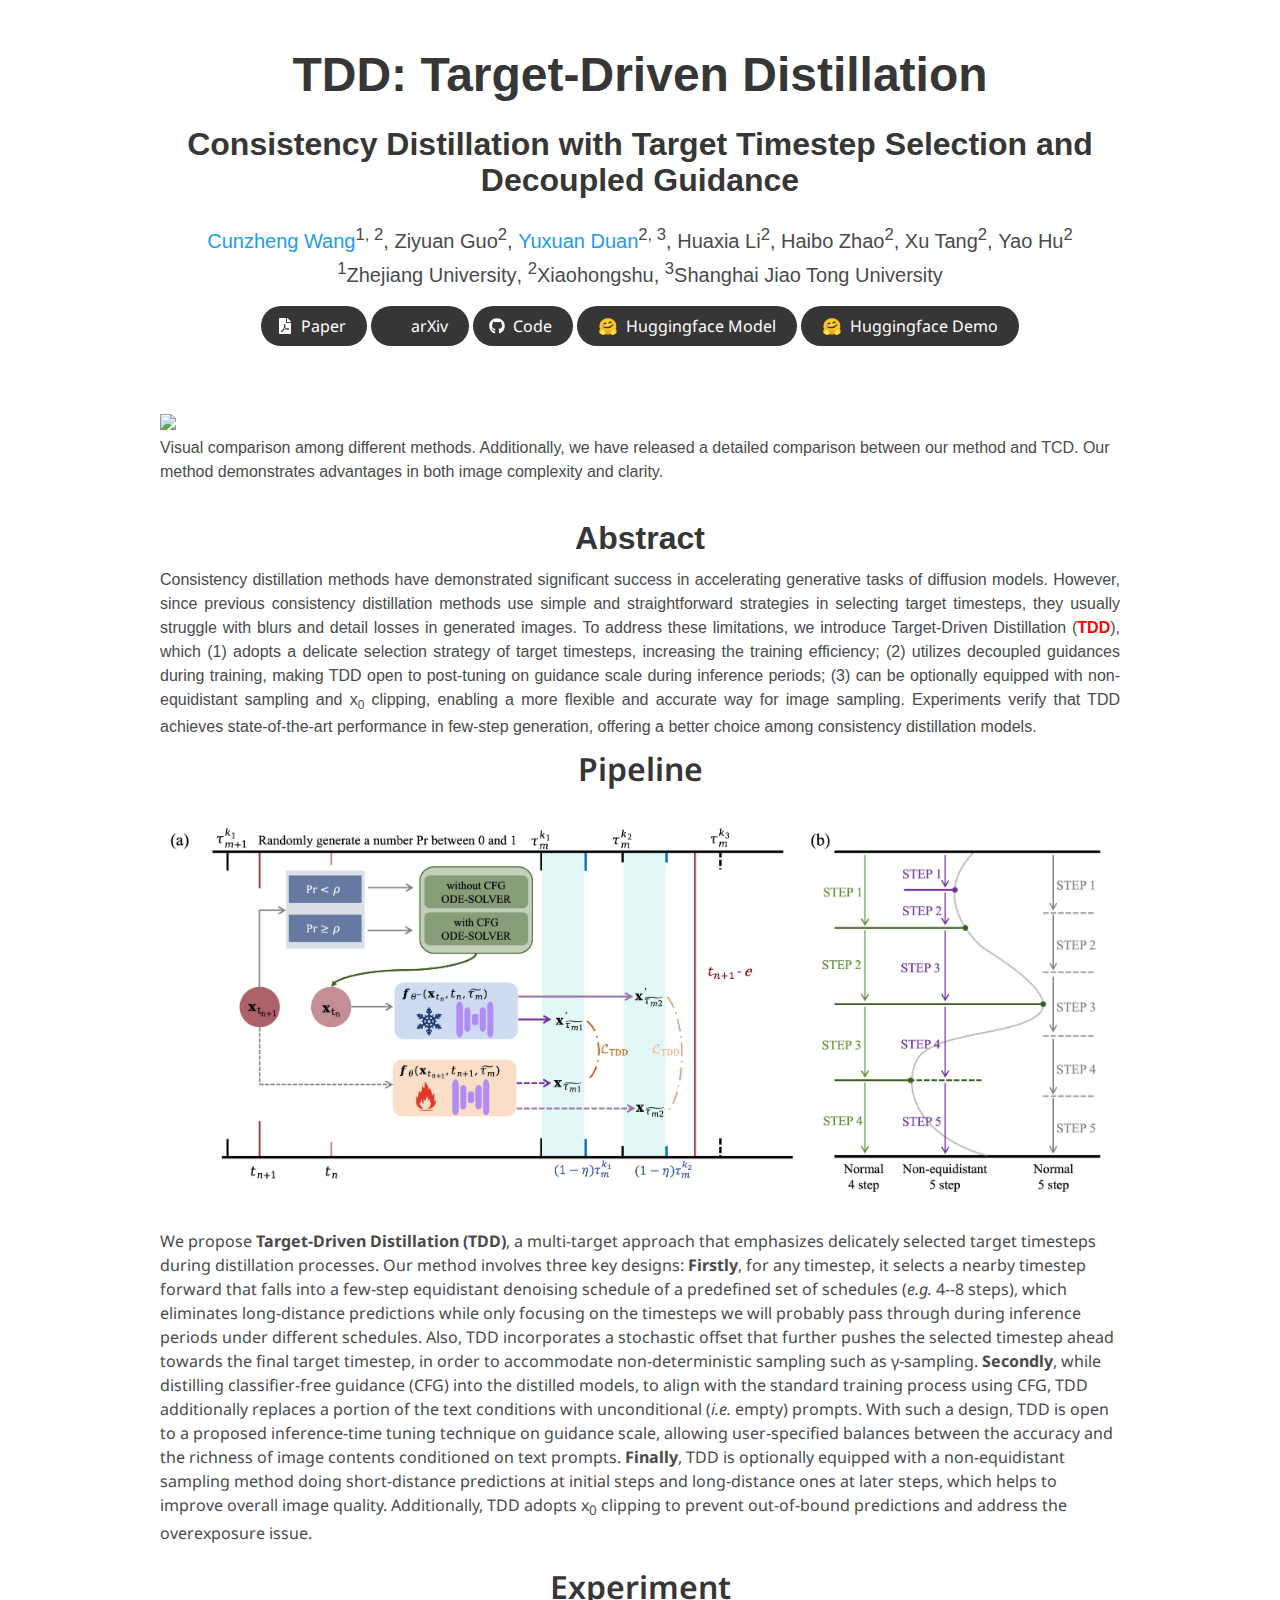
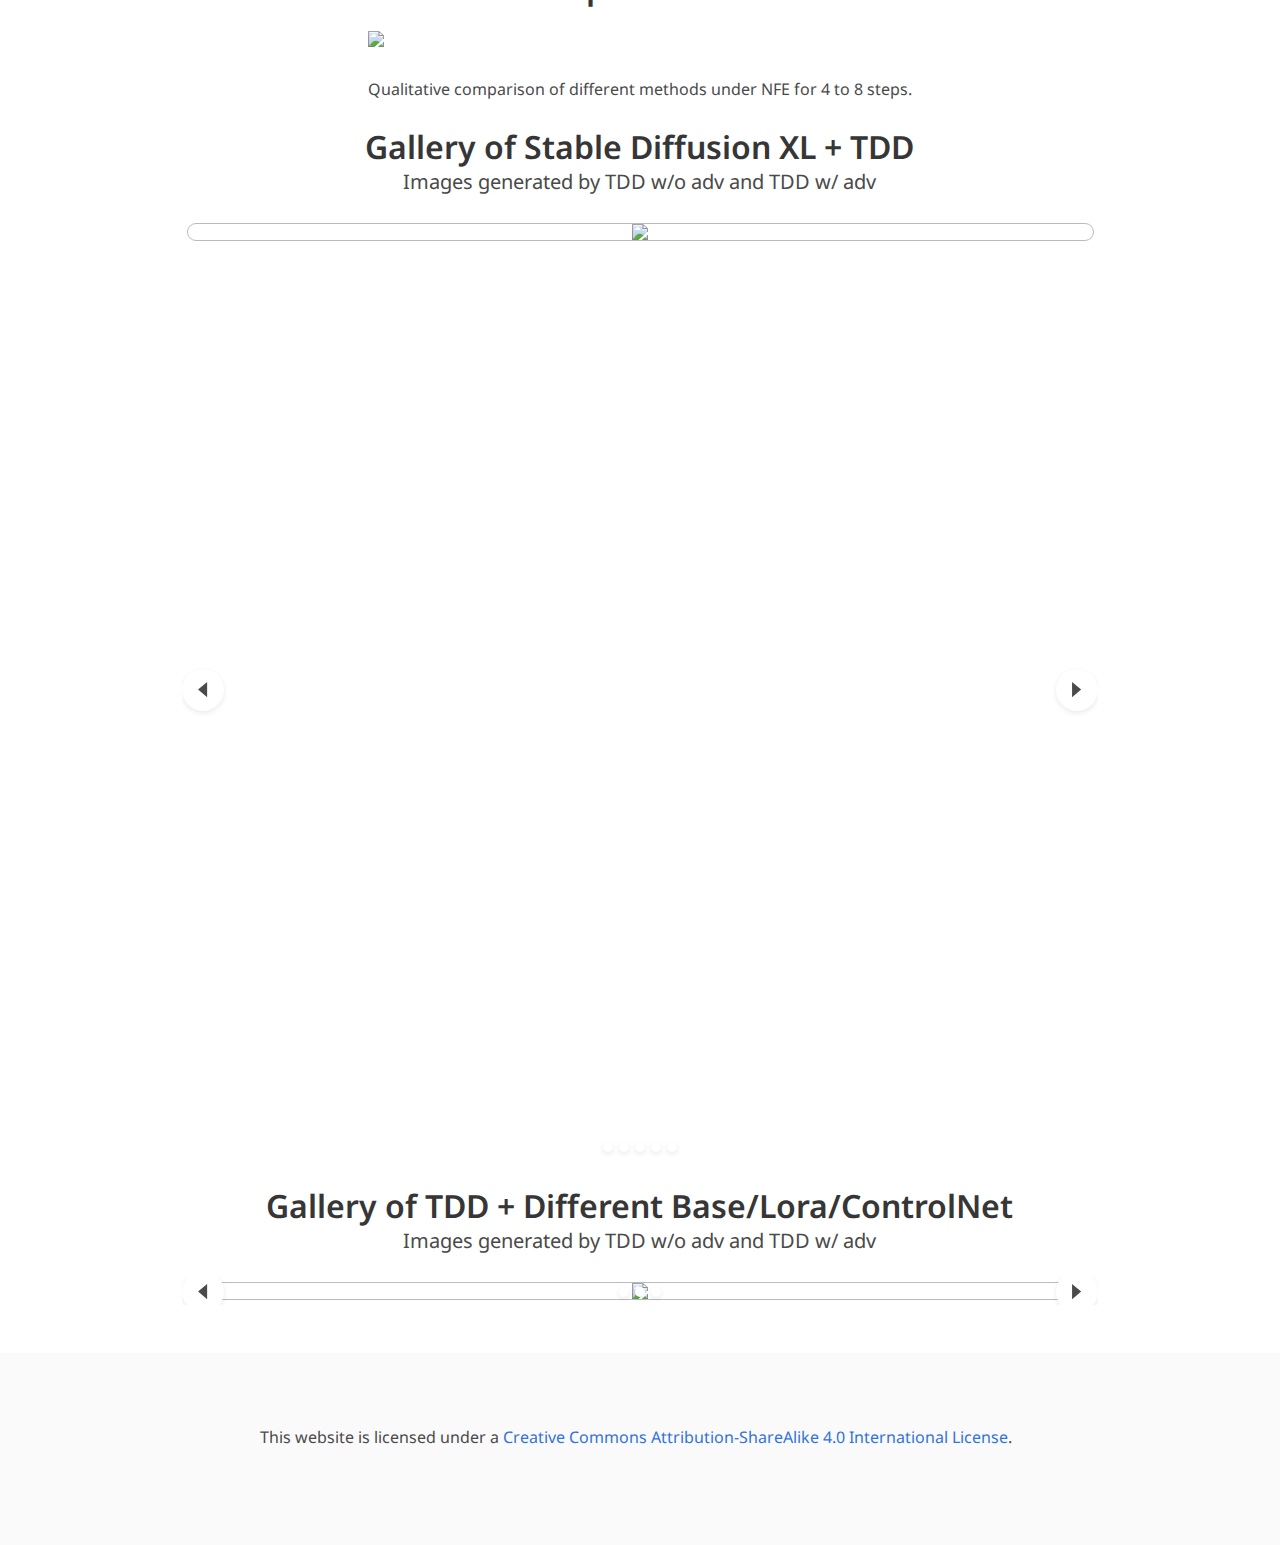
==== commit f673d13f: "Update index.html" ====
--- a/TDD/index.html
+++ b/TDD/index.html
@@ -78,14 +78,14 @@
             <div class="author-block">Ziyuan Guo</a><sup>2</sup>, </div>
             <div class="author-block"><a href="https://github.com/Ldhlwh">Yuxuan Duan</a><sup>2, 3</sup>, </div>
             <div class="author-block">Huaxia Li</a><sup>2</sup>,</div>
-            <div class="author-block">HaiboZhao</a><sup>2</sup>,</div>
+            <div class="author-block">Haibo Zhao</a><sup>2</sup>,</div>
             <div class="author-block">Xu Tang</a><sup>2</sup>,</div>
             <div class="author-block">Yao Hu</a><sup>2</sup></div>
           </div>
   
           <div class="is-size-5 publication-authors">
             <span class="author-block"><sup>1</sup>Zhejiang University</span>,
-            <span class="author-block"><sup>2</sup>Xiaohongshu.Inc</span>,
+            <span class="author-block"><sup>2</sup>Xiaohongshu</span>,
             <span class="author-block"><sup>3</sup>Shanghai Jiao Tong University</span><br>
           </div>
           <div class="column has-text-centered">
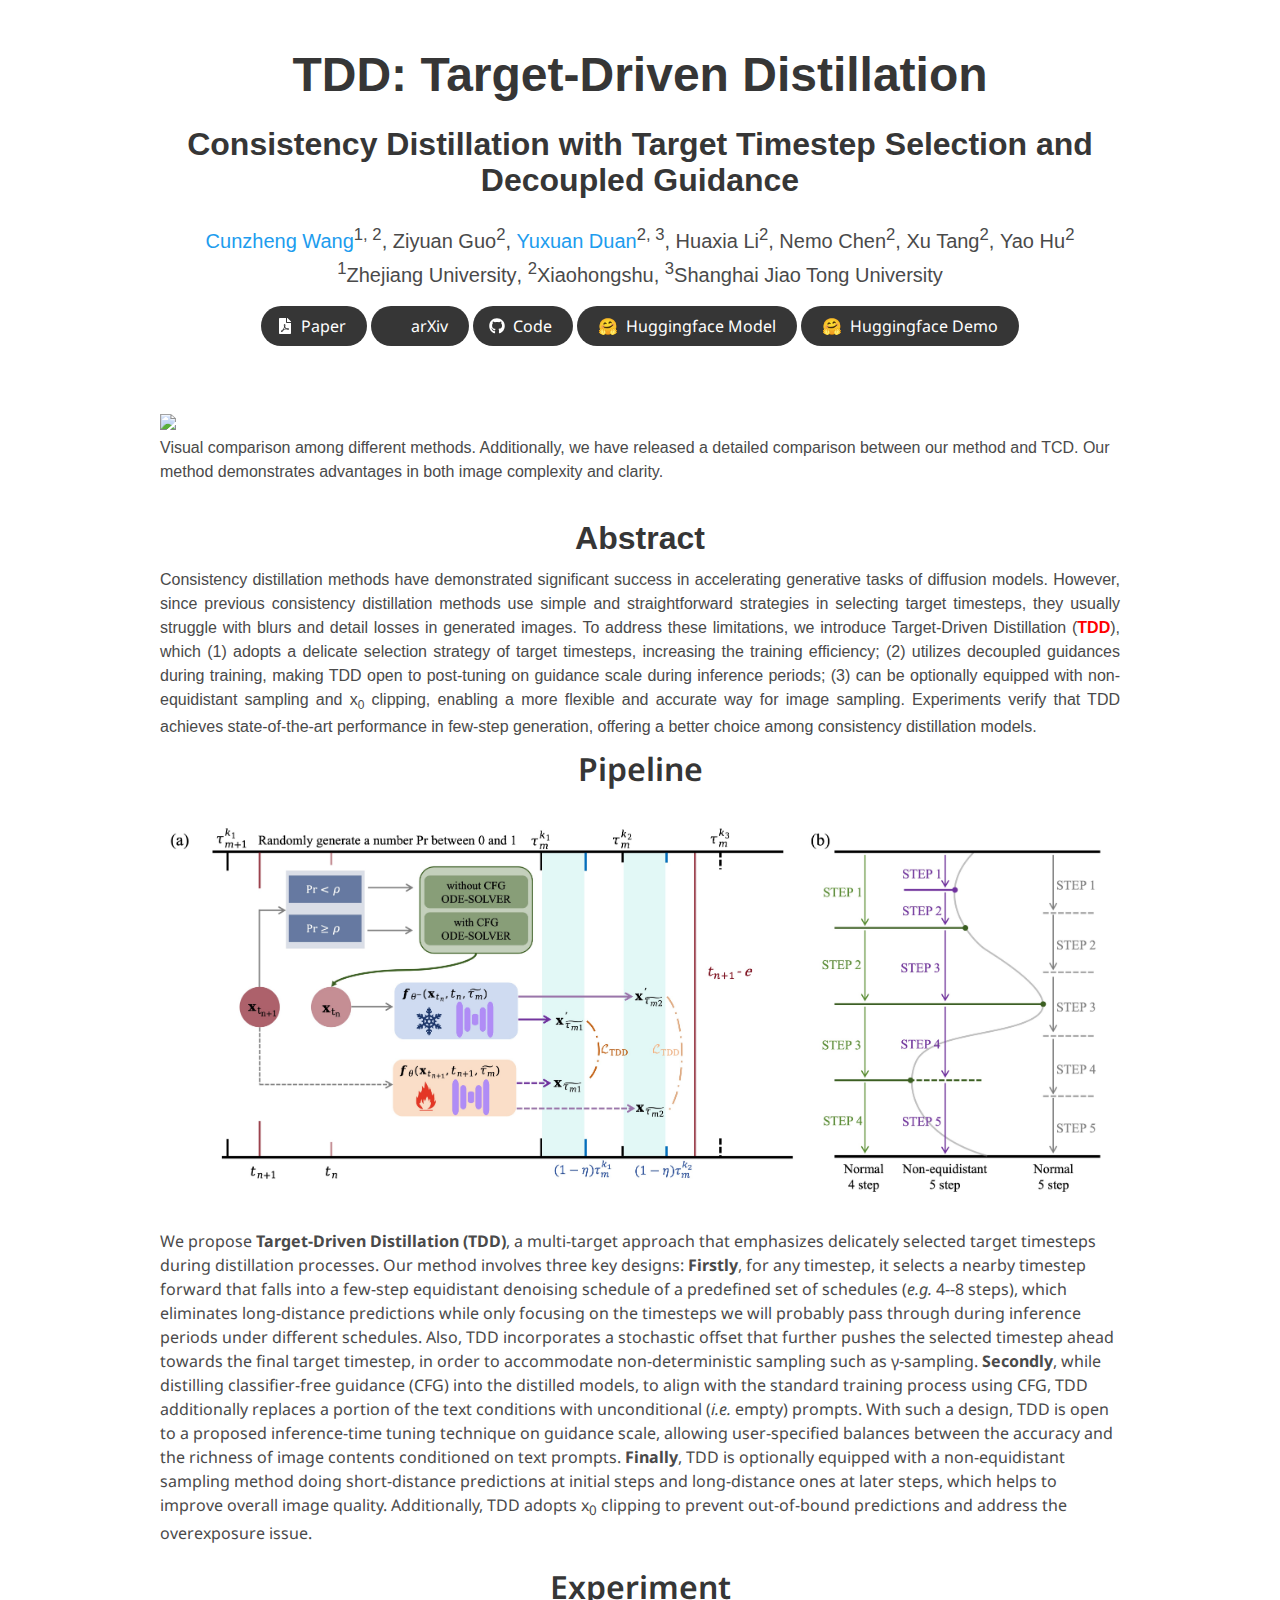
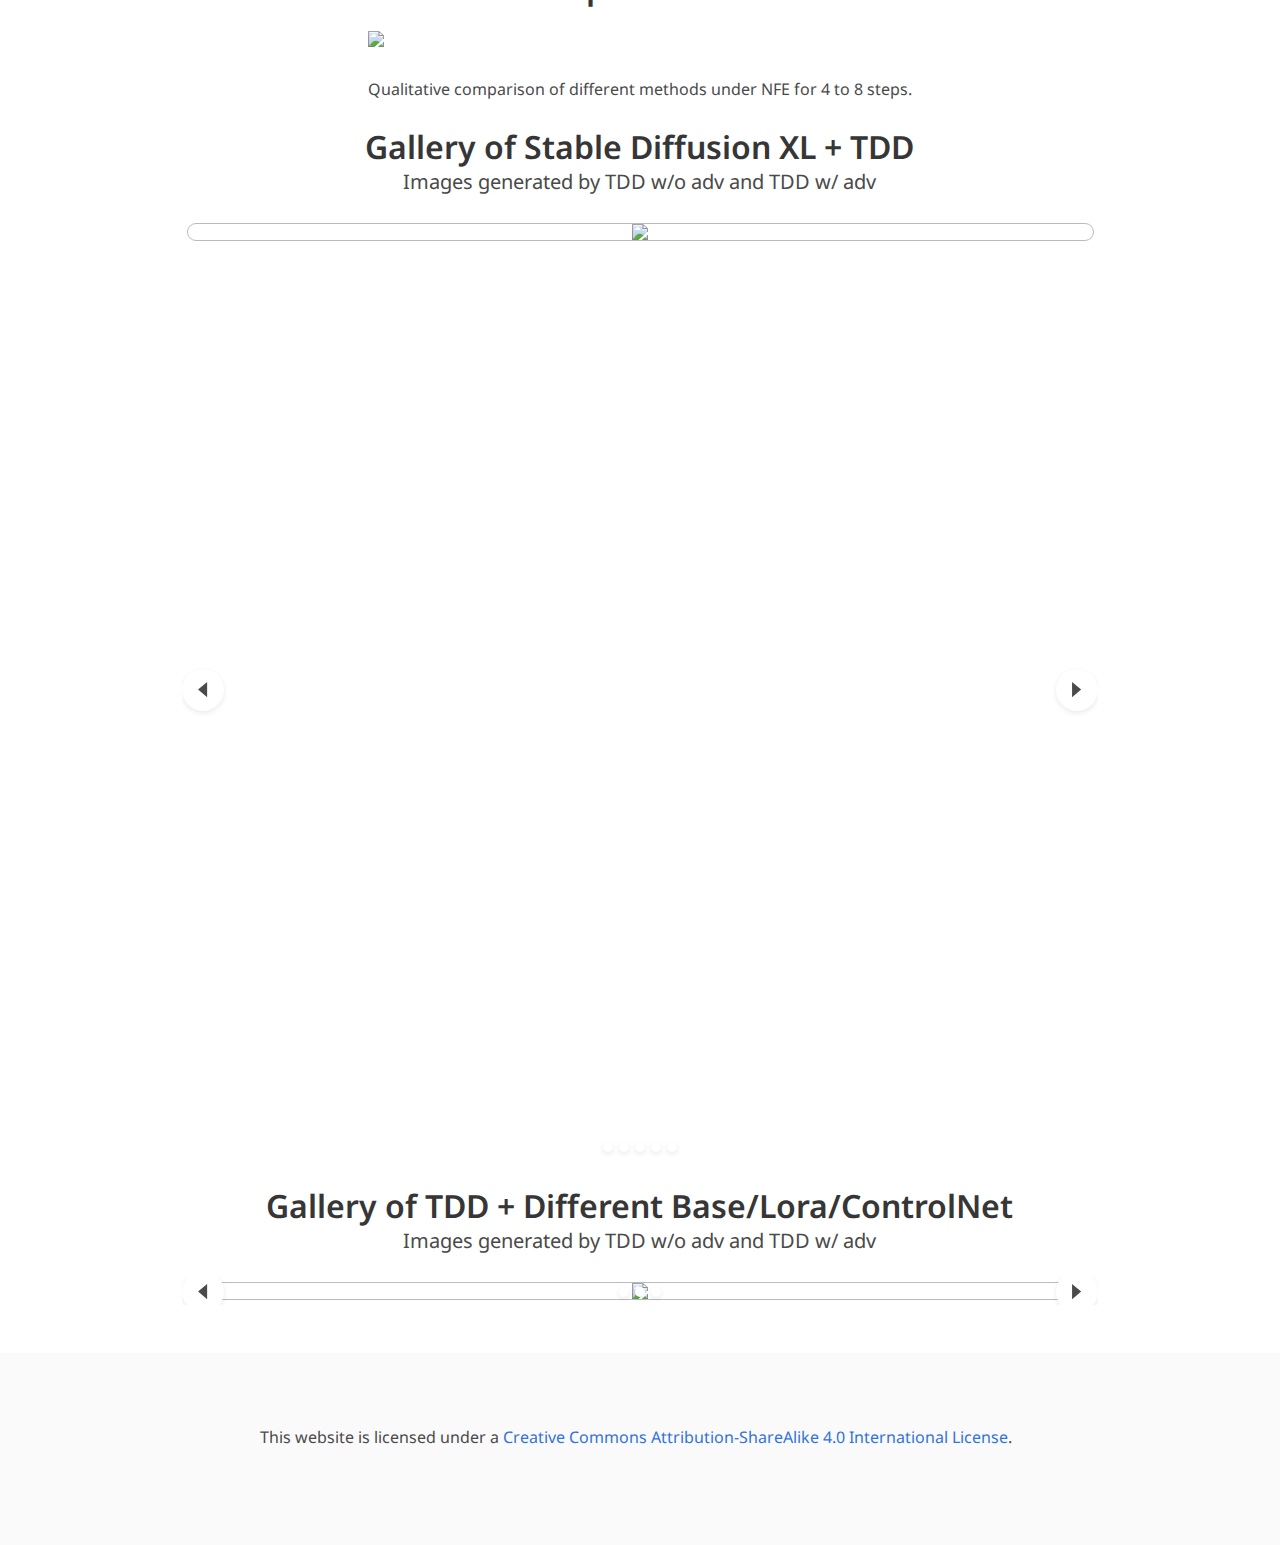
==== commit 1d3f1790: "Update index.html" ====
--- a/TDD/index.html
+++ b/TDD/index.html
@@ -78,7 +78,7 @@
             <div class="author-block">Ziyuan Guo</a><sup>2</sup>, </div>
             <div class="author-block"><a href="https://github.com/Ldhlwh">Yuxuan Duan</a><sup>2, 3</sup>, </div>
             <div class="author-block">Huaxia Li</a><sup>2</sup>,</div>
-            <div class="author-block">Haibo Zhao</a><sup>2</sup>,</div>
+            <div class="author-block">Nemo Chen</a><sup>2</sup>,</div>
             <div class="author-block">Xu Tang</a><sup>2</sup>,</div>
             <div class="author-block">Yao Hu</a><sup>2</sup></div>
           </div>
